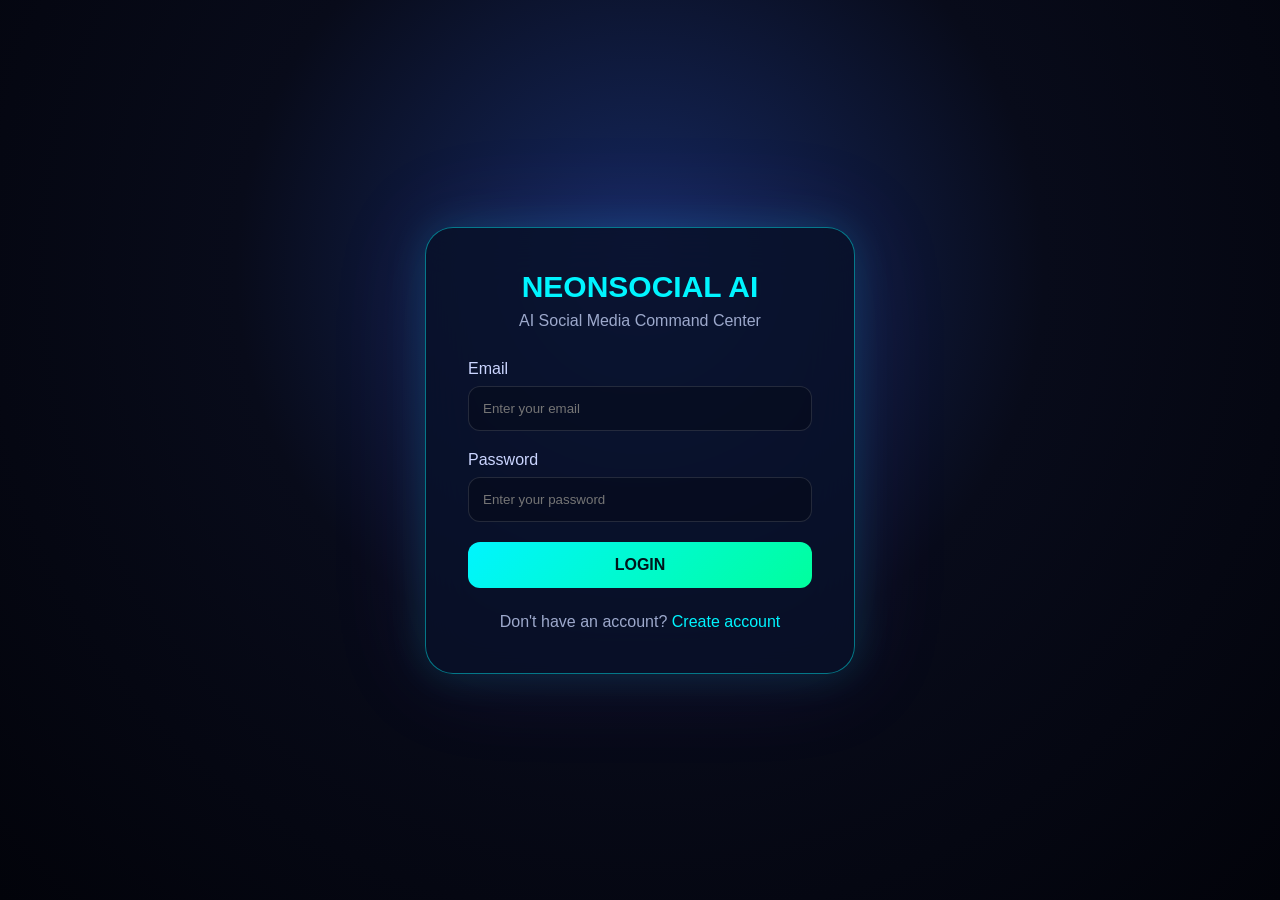
==== frontend/templates/login.html @ 428b75f8 "Initial NeonSocial AI deployment" ====
<!DOCTYPE html>
<html>

<head>

<meta charset="UTF-8">

<meta name="viewport"
      content="width=device-width, initial-scale=1.0">

<title>NeonSocial — Login</title>

<style>

* {
    box-sizing: border-box;
}

html,
body {

    margin: 0;

    padding: 0;

    width: 100%;

    min-height: 100%;

    font-family:
        Arial,
        Helvetica,
        sans-serif;

}

body {

    min-height: 100vh;

    display: flex;

    align-items: center;

    justify-content: center;

    background:
        radial-gradient(
            circle at 50% 30%,
            #162a63 0%,
            #080b1a 45%,
            #02030a 100%
        );

    color: white;

}

.card {

    width: min(
        92%,
        430px
    );

    padding: 42px;

    border-radius: 28px;

    background:
        rgba(
            9,
            17,
            42,
            .85
        );

    border:
        1px solid
        rgba(
            0,
            245,
            255,
            .45
        );

    box-shadow:
        0 0 40px
        rgba(
            0,
            245,
            255,
            .15
        ),
        0 0 100px
        rgba(
            120,
            70,
            255,
            .12
        );

    backdrop-filter:
        blur(25px);

}

.logo {

    text-align: center;

    font-size: 30px;

    font-weight: bold;

    color: #00f5ff;

    margin-bottom: 8px;

}

.subtitle {

    text-align: center;

    color: #9da9cc;

    margin-bottom: 30px;

}

label {

    display: block;

    margin-bottom: 8px;

    color: #cbd5ff;

}

input {

    width: 100%;

    padding: 14px;

    margin-bottom: 20px;

    border-radius: 12px;

    border:
        1px solid
        rgba(
            255,
            255,
            255,
            .12
        );

    background:
        rgba(
            0,
            0,
            0,
            .25
        );

    color: white;

    outline: none;

}

input:focus {

    border-color:
        #00f5ff;

    box-shadow:
        0 0 15px
        rgba(
            0,
            245,
            255,
            .15
        );

}

button {

    width: 100%;

    padding: 14px;

    border: none;

    border-radius: 12px;

    cursor: pointer;

    font-size: 16px;

    font-weight: bold;

    color: #00151b;

    background:
        linear-gradient(
            135deg,
            #00f5ff,
            #00ff9d
        );

}

button:hover {

    transform: translateY(-1px);

}

.message {

    margin-top: 18px;

    text-align: center;

    color: #ff6b9d;

}

.signup {

    margin-top: 25px;

    text-align: center;

    color: #9da9cc;

}

.signup a {

    color: #00f5ff;

    text-decoration: none;

}

</style>

</head>

<body>

<div class="card">

<div class="logo">
NEONSOCIAL AI
</div>

<div class="subtitle">
AI Social Media Command Center
</div>

<form id="loginForm">

<label>
Email
</label>

<input
    id="email"
    type="email"
    placeholder="Enter your email"
    required
>

<label>
Password
</label>

<input
    id="password"
    type="password"
    placeholder="Enter your password"
    required
>

<button type="submit">
LOGIN
</button>

</form>

<div
    id="message"
    class="message"
></div>

<div class="signup">

Don't have an account?

<a href="/signup">
Create account
</a>

</div>

</div>

<script>

const form =
    document.getElementById(
        "loginForm"
    );

const message =
    document.getElementById(
        "message"
    );

form.addEventListener(
    "submit",
    async function(event) {

        event.preventDefault();

        message.textContent =
            "Logging in...";

        const email =
            document.getElementById(
                "email"
            ).value;

        const password =
            document.getElementById(
                "password"
            ).value;

        try {

            const response =
                await fetch(
                    "/api/auth/login",
                    {

                        method: "POST",
                        credentials: "include",


                        headers: {
                            "Content-Type":
                                "application/json"
                        },

                        body: JSON.stringify({

                            email:
                                email,

                            password:
                                password

                        })

                    }
                );

            const data =
                await response.json();

            if (!data.success) {

                message.textContent =
                    data.error ||
                    "Login failed.";

                return;

            }

            window.location.href =
                "/";

        }
        catch(error) {

            message.textContent =
                "Unable to connect to server.";

        }

    }
);

</script>

</body>

</html>
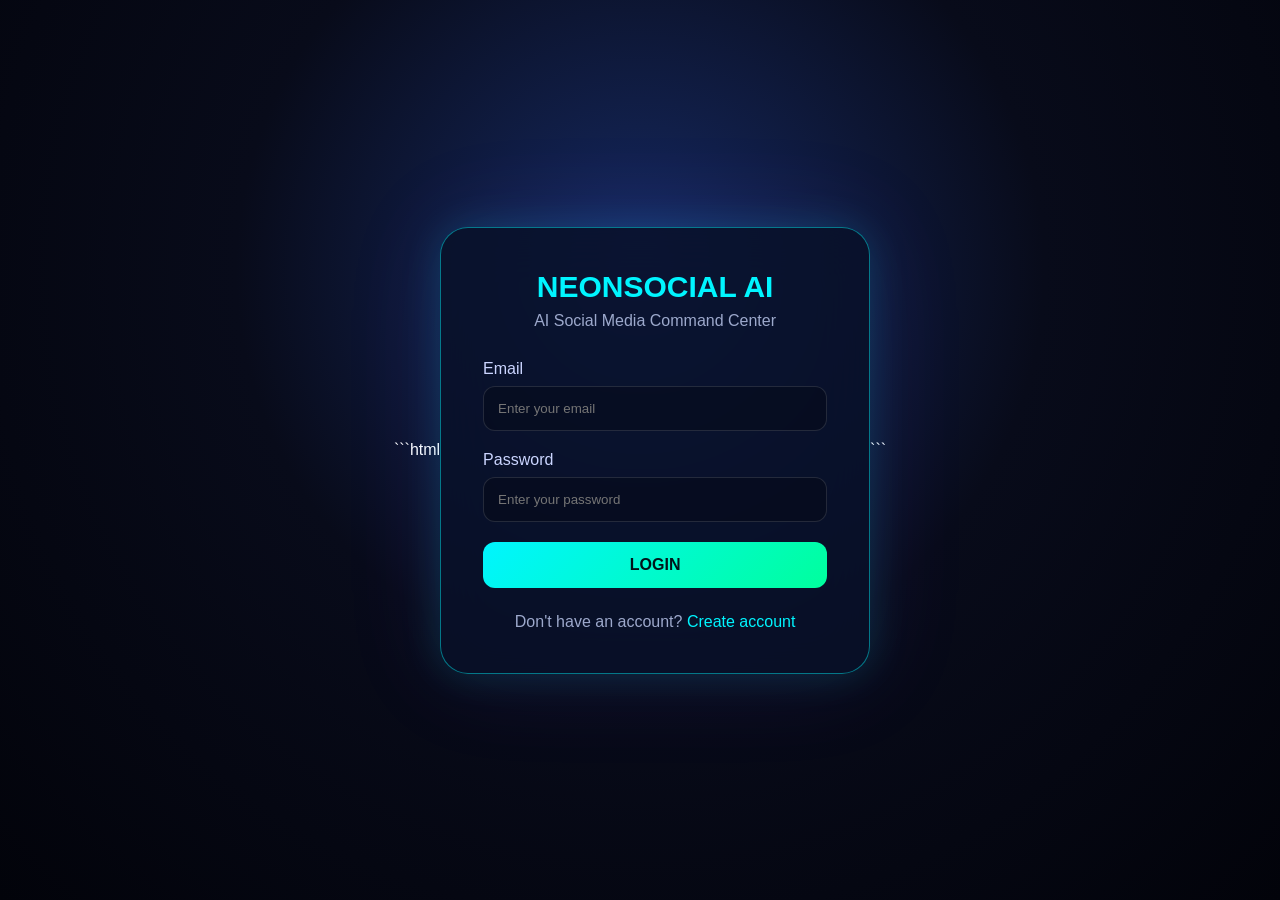
==== commit d6e55776: "Complete authentication, logout and LinkedIn integration" ====
--- a/frontend/templates/login.html
+++ b/frontend/templates/login.html
@@ -1,3 +1,4 @@
+```html
 <!DOCTYPE html>
 <html>
 
@@ -221,6 +222,14 @@
 
 }
 
+button:disabled {
+
+    opacity: .7;
+
+    cursor: wait;
+
+}
+
 .message {
 
     margin-top: 18px;
@@ -246,6 +255,12 @@
     color: #00f5ff;
 
     text-decoration: none;
+
+}
+
+.signup a:hover {
+
+    text-decoration: underline;
 
 }
 
@@ -275,6 +290,7 @@
     id="email"
     type="email"
     placeholder="Enter your email"
+    autocomplete="email"
     required
 >
 
@@ -286,10 +302,14 @@
     id="password"
     type="password"
     placeholder="Enter your password"
+    autocomplete="current-password"
     required
 >
 
-<button type="submit">
+<button
+    id="loginButton"
+    type="submit"
+>
 LOGIN
 </button>
 
@@ -324,6 +344,16 @@
         "message"
     );
 
+const loginButton =
+    document.getElementById(
+        "loginButton"
+    );
+
+
+/* ============================================================
+   LOGIN
+   ============================================================ */
+
 form.addEventListener(
     "submit",
     async function(event) {
@@ -333,16 +363,48 @@
         message.textContent =
             "Logging in...";
 
+        loginButton.disabled =
+            true;
+
         const email =
             document.getElementById(
                 "email"
-            ).value;
+            ).value.trim();
 
         const password =
             document.getElementById(
                 "password"
             ).value;
 
+
+        /* ====================================================
+           VALIDATION
+           ==================================================== */
+
+        if (!email) {
+
+            message.textContent =
+                "Please enter your email.";
+
+            loginButton.disabled =
+                false;
+
+            return;
+        }
+
+
+        if (!password) {
+
+            message.textContent =
+                "Please enter your password.";
+
+            loginButton.disabled =
+                false;
+
+            return;
+        }
+
+
         try {
 
             const response =
@@ -351,49 +413,168 @@
                     {
 
                         method: "POST",
+
                         credentials: "include",
 
-
                         headers: {
+
                             "Content-Type":
+                                "application/json",
+
+                            "Accept":
                                 "application/json"
+
                         },
 
-                        body: JSON.stringify({
-
-                            email:
-                                email,
-
-                            password:
-                                password
-
-                        })
+                        body:
+                            JSON.stringify({
+
+                                email:
+                                    email,
+
+                                password:
+                                    password
+
+                            })
 
                     }
                 );
 
-            const data =
-                await response.json();
-
-            if (!data.success) {
+
+            let data = {};
+
+            try {
+
+                data =
+                    await response.json();
+
+            }
+            catch (
+                jsonError
+            ) {
+
+                data = {};
+
+            }
+
+
+            /* =================================================
+               LOGIN SUCCESS
+               ================================================= */
+
+            if (
+                response.ok &&
+                data.success === true
+            ) {
 
                 message.textContent =
-                    data.error ||
-                    "Login failed.";
+                    "Login successful.";
+
+                
+                /*
+                 * Save the actual logged-in user's
+                 * information returned by the backend.
+                 *
+                 * This is NOT hardcoded to Suresh.
+                 */
+
+                if (
+                    data.user &&
+                    typeof data.user === "object"
+                ) {
+
+                    if (
+                        data.user.name
+                    ) {
+
+                        localStorage.setItem(
+                            "neonsocial_user_name",
+                            data.user.name
+                        );
+
+                    }
+                    else if (
+                        data.user.email
+                    ) {
+
+                        localStorage.setItem(
+                            "neonsocial_user_name",
+                            data.user.email
+                        );
+
+                    }
+
+
+                    if (
+                        data.user.email
+                    ) {
+
+                        localStorage.setItem(
+                            "neonsocial_user_email",
+                            data.user.email
+                        );
+
+                    }
+
+                }
+                else {
+
+                    /*
+                     * Fallback.
+                     * If backend doesn't return a name,
+                     * use the login email.
+                     */
+
+                    localStorage.setItem(
+                        "neonsocial_user_name",
+                        email
+                    );
+
+                    localStorage.setItem(
+                        "neonsocial_user_email",
+                        email
+                    );
+
+                }
+
+
+                /*
+                 * Go to the main NeonSocial dashboard.
+                 */
+
+                window.location.href =
+                    "/";
 
                 return;
 
             }
 
-            window.location.href =
-                "/";
+
+            /* =================================================
+               LOGIN FAILED
+               ================================================= */
+
+            message.textContent =
+                data.error ||
+                "Invalid email or password.";
+
+            loginButton.disabled =
+                false;
 
         }
         catch(error) {
 
+            console.error(
+                "Login error:",
+                error
+            );
+
             message.textContent =
                 "Unable to connect to server.";
 
+            loginButton.disabled =
+                false;
+
         }
 
     }
@@ -403,4 +584,5 @@
 
 </body>
 
-</html>+</html>
+```
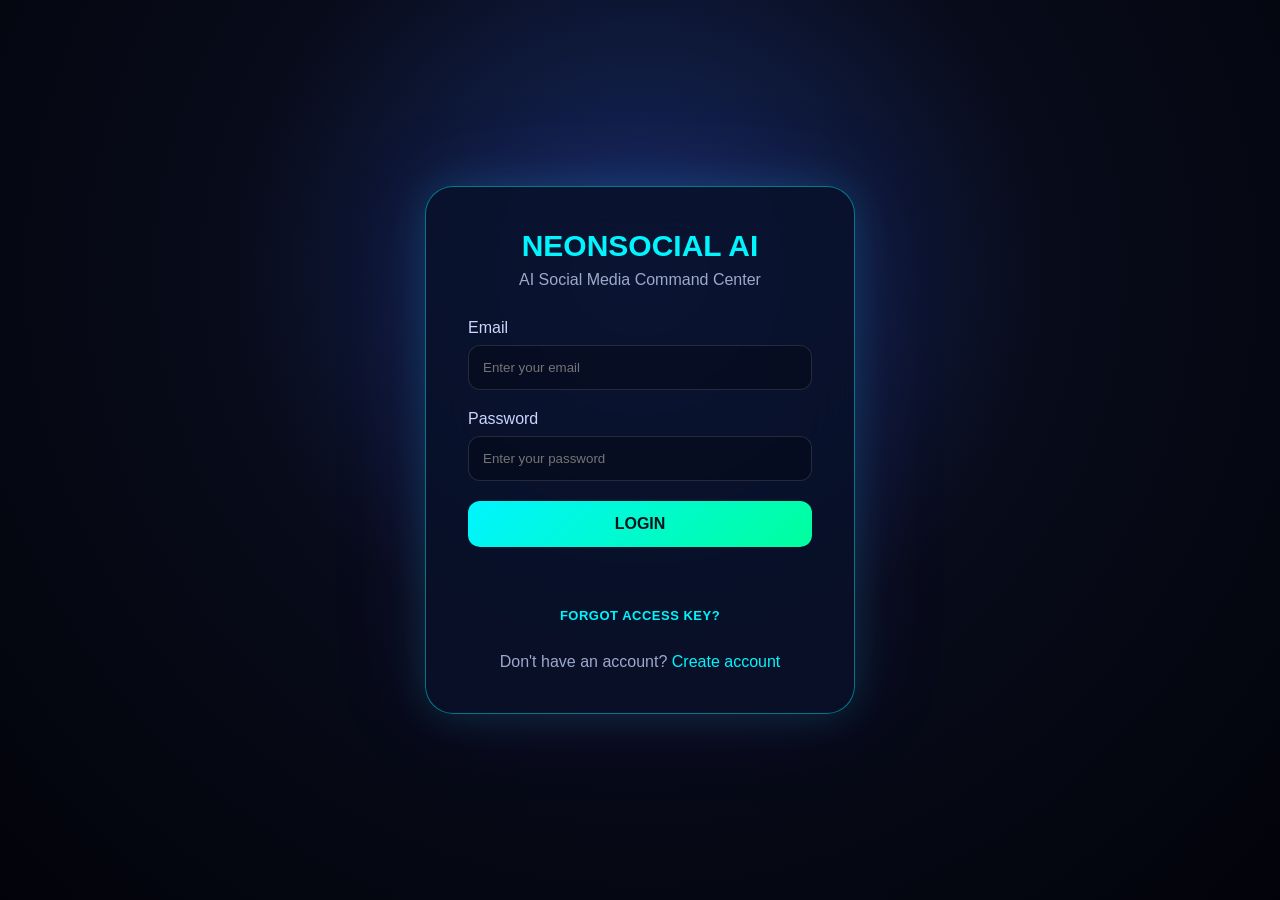
==== commit 44e43dbd: "Update NeonSocial authentication and UI" ====
--- a/frontend/templates/login.html
+++ b/frontend/templates/login.html
@@ -1,4 +1,3 @@
-```html
 <!DOCTYPE html>
 <html>
 
@@ -12,6 +11,10 @@
 <title>NeonSocial — Login</title>
 
 <style>
+
+/* ============================================================
+   GLOBAL
+   ============================================================ */
 
 * {
     box-sizing: border-box;
@@ -56,6 +59,11 @@
     color: white;
 
 }
+
+
+/* ============================================================
+   MAIN CARD
+   ============================================================ */
 
 .card {
 
@@ -106,6 +114,11 @@
 
 }
 
+
+/* ============================================================
+   LOGO
+   ============================================================ */
+
 .logo {
 
     text-align: center;
@@ -130,6 +143,11 @@
 
 }
 
+
+/* ============================================================
+   LOGIN LABELS
+   ============================================================ */
+
 label {
 
     display: block;
@@ -139,6 +157,11 @@
     color: #cbd5ff;
 
 }
+
+
+/* ============================================================
+   NORMAL INPUTS
+   ============================================================ */
 
 input {
 
@@ -189,6 +212,11 @@
 
 }
 
+
+/* ============================================================
+   LOGIN BUTTON
+   ============================================================ */
+
 button {
 
     width: 100%;
@@ -214,11 +242,26 @@
             #00ff9d
         );
 
+    transition:
+        transform .2s ease,
+        box-shadow .2s ease,
+        opacity .2s ease;
+
 }
 
 button:hover {
 
-    transform: translateY(-1px);
+    transform:
+        translateY(-1px);
+
+    box-shadow:
+        0 0 20px
+        rgba(
+            0,
+            245,
+            255,
+            .20
+        );
 
 }
 
@@ -228,17 +271,512 @@
 
     cursor: wait;
 
-}
+    transform: none;
+
+}
+
+
+/* ============================================================
+   LOGIN MESSAGE
+   ============================================================ */
 
 .message {
 
+    min-height: 20px;
+
     margin-top: 18px;
 
     text-align: center;
 
     color: #ff6b9d;
 
-}
+    font-size: 14px;
+
+}
+
+
+/* ============================================================
+   FORGOT ACCESS KEY BUTTON
+   ============================================================ */
+
+.forgot-password-btn {
+
+    display: block;
+
+    width: auto;
+
+    margin:
+        18px auto 4px;
+
+    padding:
+        5px 10px;
+
+    border: none;
+
+    background: transparent;
+
+    color: #00f5ff;
+
+    font-family: inherit;
+
+    font-size: 13px;
+
+    font-weight: 700;
+
+    letter-spacing: .5px;
+
+    cursor: pointer;
+
+    box-shadow: none;
+
+    transition:
+        color .2s ease,
+        text-shadow .2s ease,
+        transform .2s ease;
+
+}
+
+.forgot-password-btn:hover {
+
+    color: #00ffb7;
+
+    text-shadow:
+        0 0 12px
+        rgba(
+            0,
+            245,
+            255,
+            .7
+        );
+
+    transform:
+        translateY(-1px);
+
+    box-shadow: none;
+
+}
+
+
+/* ============================================================
+   RESET PASSWORD PANEL
+   ============================================================ */
+
+.reset-password-panel {
+
+    width: 100%;
+
+    box-sizing: border-box;
+
+    margin:
+        18px 0 10px;
+
+    position: relative;
+
+    animation:
+        resetPanelShow
+        .35s
+        ease;
+
+}
+
+@keyframes resetPanelShow {
+
+    from {
+
+        opacity: 0;
+
+        transform:
+            translateY(-12px)
+            scale(.97);
+
+    }
+
+    to {
+
+        opacity: 1;
+
+        transform:
+            translateY(0)
+            scale(1);
+
+    }
+
+}
+
+
+/* ============================================================
+   RESET CARD
+   ============================================================ */
+
+.reset-password-card {
+
+    width: 100%;
+
+    box-sizing: border-box;
+
+    padding: 24px;
+
+    border-radius: 20px;
+
+    background:
+        linear-gradient(
+            145deg,
+            rgba(
+                8,
+                20,
+                48,
+                .98
+            ),
+            rgba(
+                2,
+                7,
+                22,
+                .98
+            )
+        );
+
+    border:
+        1px solid
+        rgba(
+            0,
+            245,
+            255,
+            .30
+        );
+
+    box-shadow:
+        0 0 25px
+        rgba(
+            0,
+            245,
+            255,
+            .10
+        ),
+        inset 0 0 30px
+        rgba(
+            0,
+            245,
+            255,
+            .025
+        );
+
+    backdrop-filter:
+        blur(20px);
+
+}
+
+
+/* ============================================================
+   RESET ICON
+   ============================================================ */
+
+.reset-icon {
+
+    width: 48px;
+
+    height: 48px;
+
+    margin:
+        0 auto 12px;
+
+    display: flex;
+
+    align-items: center;
+
+    justify-content: center;
+
+    border-radius: 50%;
+
+    background:
+        linear-gradient(
+            135deg,
+            #00f5ff,
+            #00ff9d
+        );
+
+    color: #00151b;
+
+    font-size: 25px;
+
+    font-weight: 900;
+
+    box-shadow:
+        0 0 25px
+        rgba(
+            0,
+            245,
+            255,
+            .35
+        );
+
+}
+
+
+/* ============================================================
+   RESET TITLE
+   ============================================================ */
+
+.reset-password-card h3 {
+
+    margin:
+        0 0 7px;
+
+    text-align: center;
+
+    color: #00f5ff;
+
+    font-size: 15px;
+
+    letter-spacing: 2px;
+
+}
+
+.reset-password-card > p {
+
+    margin:
+        0 0 20px;
+
+    text-align: center;
+
+    color: #7f8db3;
+
+    font-size: 12px;
+
+    line-height: 1.6;
+
+}
+
+
+/* ============================================================
+   RESET FIELDS
+   ============================================================ */
+
+.reset-field {
+
+    margin-bottom: 13px;
+
+}
+
+.reset-field label {
+
+    display: block;
+
+    margin-bottom: 7px;
+
+    color: #7180a7;
+
+    font-size: 10px;
+
+    font-weight: 700;
+
+    letter-spacing: 1.5px;
+
+}
+
+.reset-field input {
+
+    width: 100%;
+
+    box-sizing: border-box;
+
+    height: 48px;
+
+    padding:
+        0 14px;
+
+    margin-bottom: 0;
+
+    border-radius: 11px;
+
+    border:
+        1px solid
+        rgba(
+            100,
+            130,
+            190,
+            .25
+        );
+
+    outline: none;
+
+    background:
+        rgba(
+            1,
+            7,
+            22,
+            .95
+        );
+
+    color: white;
+
+    font-family: inherit;
+
+    font-size: 13px;
+
+    transition:
+        border-color .2s ease,
+        box-shadow .2s ease;
+
+}
+
+.reset-field input::placeholder {
+
+    color: #52617f;
+
+}
+
+.reset-field input:focus {
+
+    border-color:
+        #00f5ff;
+
+    box-shadow:
+        0 0 15px
+        rgba(
+            0,
+            245,
+            255,
+            .12
+        );
+
+}
+
+
+/* ============================================================
+   RESET BUTTON
+   ============================================================ */
+
+.reset-password-btn {
+
+    width: 100%;
+
+    height: 48px;
+
+    margin-top: 5px;
+
+    padding: 0;
+
+    border: none;
+
+    border-radius: 11px;
+
+    background:
+        linear-gradient(
+            135deg,
+            #00eaff,
+            #00f5a0
+        );
+
+    color: #00151b;
+
+    font-family: inherit;
+
+    font-size: 12px;
+
+    font-weight: 900;
+
+    letter-spacing: 1px;
+
+    cursor: pointer;
+
+}
+
+.reset-password-btn span {
+
+    margin-left: 8px;
+
+    font-size: 17px;
+
+}
+
+.reset-password-btn:hover {
+
+    transform:
+        translateY(-1px);
+
+    box-shadow:
+        0 0 25px
+        rgba(
+            0,
+            245,
+            255,
+            .3
+        );
+
+}
+
+
+/* ============================================================
+   RESET MESSAGE
+   ============================================================ */
+
+.reset-password-message {
+
+    min-height: 18px;
+
+    margin-top: 12px;
+
+    text-align: center;
+
+    font-size: 11px;
+
+    line-height: 1.5;
+
+    color: #ff5c91;
+
+}
+
+
+/* ============================================================
+   CANCEL RESET BUTTON
+   ============================================================ */
+
+.close-reset-btn {
+
+    display: block;
+
+    width: auto;
+
+    margin:
+        12px auto 0;
+
+    padding:
+        5px 10px;
+
+    border: none;
+
+    background: transparent;
+
+    color: #697895;
+
+    font-family: inherit;
+
+    font-size: 10px;
+
+    font-weight: 700;
+
+    letter-spacing: 1px;
+
+    cursor: pointer;
+
+    box-shadow: none;
+
+}
+
+.close-reset-btn:hover {
+
+    color: white;
+
+    background: transparent;
+
+    box-shadow: none;
+
+}
+
+
+/* ============================================================
+   SIGNUP
+   ============================================================ */
 
 .signup {
 
@@ -264,75 +802,281 @@
 
 }
 
+
+/* ============================================================
+   MOBILE
+   ============================================================ */
+
+@media (
+    max-width: 500px
+) {
+
+    .card {
+
+        width: 94%;
+
+        padding: 28px 22px;
+
+        border-radius: 22px;
+
+    }
+
+    .logo {
+
+        font-size: 25px;
+
+    }
+
+}
+
 </style>
 
 </head>
 
+
 <body>
 
+
+<!-- ============================================================
+     MAIN LOGIN CARD
+     ============================================================ -->
+
 <div class="card">
 
-<div class="logo">
-NEONSOCIAL AI
+
+    <!-- ========================================================
+         LOGO
+         ======================================================== -->
+
+    <div class="logo">
+        NEONSOCIAL AI
+    </div>
+
+
+    <div class="subtitle">
+        AI Social Media Command Center
+    </div>
+
+
+    <!-- ========================================================
+         LOGIN FORM
+         ======================================================== -->
+
+    <form id="loginForm">
+
+
+        <!-- EMAIL -->
+
+        <label>
+            Email
+        </label>
+
+        <input
+            id="email"
+            type="email"
+            placeholder="Enter your email"
+            autocomplete="email"
+            required
+        >
+
+
+        <!-- PASSWORD -->
+
+        <label>
+            Password
+        </label>
+
+        <input
+            id="password"
+            type="password"
+            placeholder="Enter your password"
+            autocomplete="current-password"
+            required
+        >
+
+
+        <!-- LOGIN BUTTON -->
+
+        <button
+            id="loginButton"
+            type="submit"
+        >
+            LOGIN
+        </button>
+
+    </form>
+
+
+    <!-- ========================================================
+         LOGIN MESSAGE
+         ======================================================== -->
+
+    <div
+        id="message"
+        class="message"
+    ></div>
+
+
+    <!-- ========================================================
+         FORGOT ACCESS KEY
+         ======================================================== -->
+
+    <button
+        type="button"
+        id="forgotPasswordBtn"
+        class="forgot-password-btn"
+    >
+        FORGOT ACCESS KEY?
+    </button>
+
+
+    <!-- ========================================================
+         RESET PASSWORD PANEL
+         ======================================================== -->
+
+    <div
+        id="resetPasswordPanel"
+        class="reset-password-panel"
+        style="display:none;"
+    >
+
+        <div class="reset-password-card">
+
+
+            <!-- RESET ICON -->
+
+            <div class="reset-icon">
+                ↻
+            </div>
+
+
+            <!-- TITLE -->
+
+            <h3>
+                RESET ACCESS KEY
+            </h3>
+
+
+            <p>
+                Enter your registered email and create
+                a new access key.
+            </p>
+
+
+            <!-- REGISTERED EMAIL -->
+
+            <div class="reset-field">
+
+                <label>
+                    REGISTERED EMAIL
+                </label>
+
+                <input
+                    id="resetEmail"
+                    type="email"
+                    placeholder="Enter your email"
+                    autocomplete="email"
+                >
+
+            </div>
+
+
+            <!-- NEW PASSWORD -->
+
+            <div class="reset-field">
+
+                <label>
+                    NEW ACCESS KEY
+                </label>
+
+                <input
+                    id="resetNewPassword"
+                    type="password"
+                    placeholder="Enter new access key"
+                    autocomplete="new-password"
+                >
+
+            </div>
+
+
+            <!-- CONFIRM PASSWORD -->
+
+            <div class="reset-field">
+
+                <label>
+                    CONFIRM ACCESS KEY
+                </label>
+
+                <input
+                    id="resetConfirmPassword"
+                    type="password"
+                    placeholder="Confirm new access key"
+                    autocomplete="new-password"
+                >
+
+            </div>
+
+
+            <!-- RESET BUTTON -->
+
+            <button
+                type="button"
+                id="resetPasswordBtn"
+                class="reset-password-btn"
+            >
+                RESET ACCESS KEY
+                <span>→</span>
+            </button>
+
+
+            <!-- RESET MESSAGE -->
+
+            <div
+                id="resetPasswordMessage"
+                class="reset-password-message"
+            ></div>
+
+
+            <!-- CANCEL -->
+
+            <button
+                type="button"
+                id="closeResetPassword"
+                class="close-reset-btn"
+            >
+                CANCEL
+            </button>
+
+
+        </div>
+
+    </div>
+
+
+    <!-- ========================================================
+         SIGNUP
+         ======================================================== -->
+
+    <div class="signup">
+
+        Don't have an account?
+
+        <a href="/signup">
+            Create account
+        </a>
+
+    </div>
+
+
 </div>
 
-<div class="subtitle">
-AI Social Media Command Center
-</div>
-
-<form id="loginForm">
-
-<label>
-Email
-</label>
-
-<input
-    id="email"
-    type="email"
-    placeholder="Enter your email"
-    autocomplete="email"
-    required
->
-
-<label>
-Password
-</label>
-
-<input
-    id="password"
-    type="password"
-    placeholder="Enter your password"
-    autocomplete="current-password"
-    required
->
-
-<button
-    id="loginButton"
-    type="submit"
->
-LOGIN
-</button>
-
-</form>
-
-<div
-    id="message"
-    class="message"
-></div>
-
-<div class="signup">
-
-Don't have an account?
-
-<a href="/signup">
-Create account
-</a>
-
-</div>
-
-</div>
 
 <script>
+
+
+/* ============================================================
+   GET LOGIN ELEMENTS
+   ============================================================ */
 
 const form =
     document.getElementById(
@@ -360,17 +1104,21 @@
 
         event.preventDefault();
 
+
         message.textContent =
             "Logging in...";
 
+
         loginButton.disabled =
             true;
+
 
         const email =
             document.getElementById(
                 "email"
             ).value.trim();
 
+
         const password =
             document.getElementById(
                 "password"
@@ -390,6 +1138,7 @@
                 false;
 
             return;
+
         }
 
 
@@ -402,10 +1151,16 @@
                 false;
 
             return;
+
         }
 
 
         try {
+
+
+            /* =================================================
+               SEND LOGIN REQUEST
+               ================================================= */
 
             const response =
                 await fetch(
@@ -443,6 +1198,7 @@
 
             let data = {};
 
+
             try {
 
                 data =
@@ -467,22 +1223,21 @@
                 data.success === true
             ) {
 
+
                 message.textContent =
                     "Login successful.";
 
-                
-                /*
-                 * Save the actual logged-in user's
-                 * information returned by the backend.
-                 *
-                 * This is NOT hardcoded to Suresh.
-                 */
+
+                /* ---------------------------------------------
+                   SAVE USER NAME
+                   --------------------------------------------- */
 
                 if (
                     data.user &&
                     typeof data.user === "object"
                 ) {
 
+
                     if (
                         data.user.name
                     ) {
@@ -493,6 +1248,7 @@
                         );
 
                     }
+
                     else if (
                         data.user.email
                     ) {
@@ -505,6 +1261,10 @@
                     }
 
 
+                    /* -----------------------------------------
+                       SAVE USER EMAIL
+                       ----------------------------------------- */
+
                     if (
                         data.user.email
                     ) {
@@ -517,13 +1277,14 @@
                     }
 
                 }
+
+
                 else {
 
-                    /*
-                     * Fallback.
-                     * If backend doesn't return a name,
-                     * use the login email.
-                     */
+
+                    /* -----------------------------------------
+                       FALLBACK
+                       ----------------------------------------- */
 
                     localStorage.setItem(
                         "neonsocial_user_name",
@@ -538,9 +1299,9 @@
                 }
 
 
-                /*
-                 * Go to the main NeonSocial dashboard.
-                 */
+                /* ---------------------------------------------
+                   GO TO DASHBOARD
+                   --------------------------------------------- */
 
                 window.location.href =
                     "/";
@@ -562,16 +1323,21 @@
                 false;
 
         }
+
+
         catch(error) {
+
 
             console.error(
                 "Login error:",
                 error
             );
 
+
             message.textContent =
                 "Unable to connect to server.";
 
+
             loginButton.disabled =
                 false;
 
@@ -580,9 +1346,558 @@
     }
 );
 
+
+
+/* ============================================================
+   FORGOT ACCESS KEY
+   ============================================================ */
+
+const forgotPasswordBtn =
+    document.getElementById(
+        "forgotPasswordBtn"
+    );
+
+const resetPasswordPanel =
+    document.getElementById(
+        "resetPasswordPanel"
+    );
+
+const resetPasswordBtn =
+    document.getElementById(
+        "resetPasswordBtn"
+    );
+
+const resetEmail =
+    document.getElementById(
+        "resetEmail"
+    );
+
+const resetNewPassword =
+    document.getElementById(
+        "resetNewPassword"
+    );
+
+const resetConfirmPassword =
+    document.getElementById(
+        "resetConfirmPassword"
+    );
+
+const resetPasswordMessage =
+    document.getElementById(
+        "resetPasswordMessage"
+    );
+
+const closeResetPassword =
+    document.getElementById(
+        "closeResetPassword"
+    );
+
+
+/* ============================================================
+   OPEN RESET PANEL
+   ============================================================ */
+
+forgotPasswordBtn.addEventListener(
+    "click",
+    function() {
+
+
+        /* ---------------------------------------------
+           Toggle panel
+           --------------------------------------------- */
+
+        if (
+            resetPasswordPanel.style.display ===
+            "none"
+        ) {
+
+            resetPasswordPanel.style.display =
+                "block";
+
+
+            /* -----------------------------------------
+               Automatically use login email
+               ----------------------------------------- */
+
+            const loginEmail =
+                document.getElementById(
+                    "email"
+                ).value.trim();
+
+
+            if (loginEmail) {
+
+                resetEmail.value =
+                    loginEmail;
+
+            }
+
+
+            resetPasswordMessage.textContent =
+                "";
+
+            resetPasswordMessage.classList.remove(
+                "show"
+            );
+
+
+            /* -----------------------------------------
+               Focus email if empty
+               ----------------------------------------- */
+
+            if (!resetEmail.value) {
+
+                resetEmail.focus();
+
+            }
+
+            else {
+
+                resetNewPassword.focus();
+
+            }
+
+        }
+
+        else {
+
+            resetPasswordPanel.style.display =
+                "none";
+
+        }
+
+    }
+);
+
+
+
+/* ============================================================
+   CLOSE RESET PANEL
+   ============================================================ */
+
+closeResetPassword.addEventListener(
+    "click",
+    function() {
+
+        resetPasswordPanel.style.display =
+            "none";
+
+        resetPasswordMessage.textContent =
+            "";
+
+        resetEmail.value =
+            "";
+
+        resetNewPassword.value =
+            "";
+
+        resetConfirmPassword.value =
+            "";
+
+    }
+);
+
+
+
+/* ============================================================
+   RESET PASSWORD
+   ============================================================ */
+
+resetPasswordBtn.addEventListener(
+    "click",
+    async function() {
+
+
+        const email =
+            resetEmail.value.trim();
+
+
+        const newPassword =
+            resetNewPassword.value;
+
+
+        const confirmPassword =
+            resetConfirmPassword.value;
+
+
+        /* ====================================================
+           CLEAR OLD MESSAGE
+           ==================================================== */
+
+        resetPasswordMessage.textContent =
+            "";
+
+        resetPasswordMessage.classList.remove(
+            "show"
+        );
+
+
+        /* ====================================================
+           VALIDATE EMAIL
+           ==================================================== */
+
+        if (!email) {
+
+            resetPasswordMessage.textContent =
+                "Enter your registered email.";
+
+            resetPasswordMessage.classList.add(
+                "show"
+            );
+
+            resetEmail.focus();
+
+            return;
+
+        }
+
+
+        /* ====================================================
+           VALIDATE PASSWORD
+           ==================================================== */
+
+        if (
+            newPassword.length < 8
+        ) {
+
+            resetPasswordMessage.textContent =
+                "Password must contain at least 8 characters.";
+
+            resetPasswordMessage.classList.add(
+                "show"
+            );
+
+            resetNewPassword.focus();
+
+            return;
+
+        }
+
+
+        /* ====================================================
+           CONFIRM PASSWORD
+           ==================================================== */
+
+        if (
+            newPassword !==
+            confirmPassword
+        ) {
+
+            resetPasswordMessage.textContent =
+                "Passwords do not match.";
+
+            resetPasswordMessage.classList.add(
+                "show"
+            );
+
+            resetConfirmPassword.focus();
+
+            return;
+
+        }
+
+
+        /* ====================================================
+           LOADING
+           ==================================================== */
+
+        const originalButtonText =
+            resetPasswordBtn.innerHTML;
+
+
+        resetPasswordBtn.disabled =
+            true;
+
+
+        resetPasswordBtn.innerHTML =
+            "RESETTING...";
+
+
+        try {
+
+
+            /* =================================================
+               SEND RESET REQUEST
+               ================================================= */
+
+            const response =
+                await fetch(
+                    "/api/auth/reset-password",
+                    {
+
+                        method: "POST",
+
+                        credentials: "include",
+
+                        headers: {
+
+                            "Content-Type":
+                                "application/json",
+
+                            "Accept":
+                                "application/json"
+
+                        },
+
+                        body:
+                            JSON.stringify({
+
+                                email:
+                                    email,
+
+                                new_password:
+                                    newPassword,
+
+                                confirm_password:
+                                    confirmPassword
+
+                            })
+
+                    }
+                );
+
+
+            let data = {};
+
+
+            try {
+
+                data =
+                    await response.json();
+
+            }
+            catch (
+                jsonError
+            ) {
+
+                data = {};
+
+            }
+
+
+            /* =================================================
+               RESET SUCCESS
+               ================================================= */
+
+            if (
+                response.ok &&
+                data.success === true
+            ) {
+
+
+                resetPasswordMessage.style.color =
+                    "#00ff9d";
+
+
+                resetPasswordMessage.textContent =
+                    data.message ||
+                    "Password reset successfully.";
+
+
+                resetPasswordMessage.classList.add(
+                    "show"
+                );
+
+
+                /* ---------------------------------------------
+                   Clear password fields
+                   --------------------------------------------- */
+
+                resetNewPassword.value =
+                    "";
+
+                resetConfirmPassword.value =
+                    "";
+
+
+                /* ---------------------------------------------
+                   After a short delay close reset panel
+                   --------------------------------------------- */
+
+                setTimeout(
+                    function() {
+
+                        resetPasswordPanel.style.display =
+                            "none";
+
+
+                        resetPasswordMessage.textContent =
+                            "";
+
+                        resetPasswordMessage.style.color =
+                            "#ff5c91";
+
+
+                        /* -----------------------------
+                           Put email into login form
+                           ----------------------------- */
+
+                        document.getElementById(
+                            "email"
+                        ).value =
+                            email;
+
+
+                        /* -----------------------------
+                           Focus login password
+                           ----------------------------- */
+
+                        document.getElementById(
+                            "password"
+                        ).focus();
+
+
+                        message.style.color =
+                            "#00ff9d";
+
+
+                        message.textContent =
+                            "Access key updated. You can now login.";
+
+
+                        setTimeout(
+                            function() {
+
+                                message.textContent =
+                                    "";
+
+                                message.style.color =
+                                    "#ff6b9d";
+
+                            },
+                            4000
+                        );
+
+                    },
+                    1500
+                );
+
+
+                return;
+
+            }
+
+
+            /* =================================================
+               RESET FAILED
+               ================================================= */
+
+            resetPasswordMessage.style.color =
+                "#ff5c91";
+
+
+            resetPasswordMessage.textContent =
+                data.error ||
+                "Unable to reset access key.";
+
+
+            resetPasswordMessage.classList.add(
+                "show"
+            );
+
+
+        }
+
+
+        catch(error) {
+
+
+            console.error(
+                "Password reset error:",
+                error
+            );
+
+
+            resetPasswordMessage.style.color =
+                "#ff5c91";
+
+
+            resetPasswordMessage.textContent =
+                "Unable to connect to server.";
+
+
+            resetPasswordMessage.classList.add(
+                "show"
+            );
+
+        }
+
+
+        finally {
+
+
+            resetPasswordBtn.disabled =
+                false;
+
+
+            resetPasswordBtn.innerHTML =
+                originalButtonText;
+
+        }
+
+    }
+);
+
+
+/* ============================================================
+   ENTER KEY SUPPORT FOR RESET PASSWORD
+   ============================================================ */
+
+[
+    resetEmail,
+    resetNewPassword,
+    resetConfirmPassword
+].forEach(
+    function(input) {
+
+        input.addEventListener(
+            "keydown",
+            function(event) {
+
+                if (
+                    event.key ===
+                    "Enter"
+                ) {
+
+                    event.preventDefault();
+
+                    resetPasswordBtn.click();
+
+                }
+
+            }
+        );
+
+    }
+);
+
+
+/* ============================================================
+   AUTO-FILL RESET EMAIL FROM LOGIN EMAIL
+   ============================================================ */
+
+document.getElementById(
+    "email"
+).addEventListener(
+    "input",
+    function() {
+
+        if (
+            resetPasswordPanel.style.display !==
+            "none"
+        ) {
+
+            resetEmail.value =
+                this.value;
+
+        }
+
+    }
+);
+
+
 </script>
 
 </body>
 
-</html>
-```
+</html>
